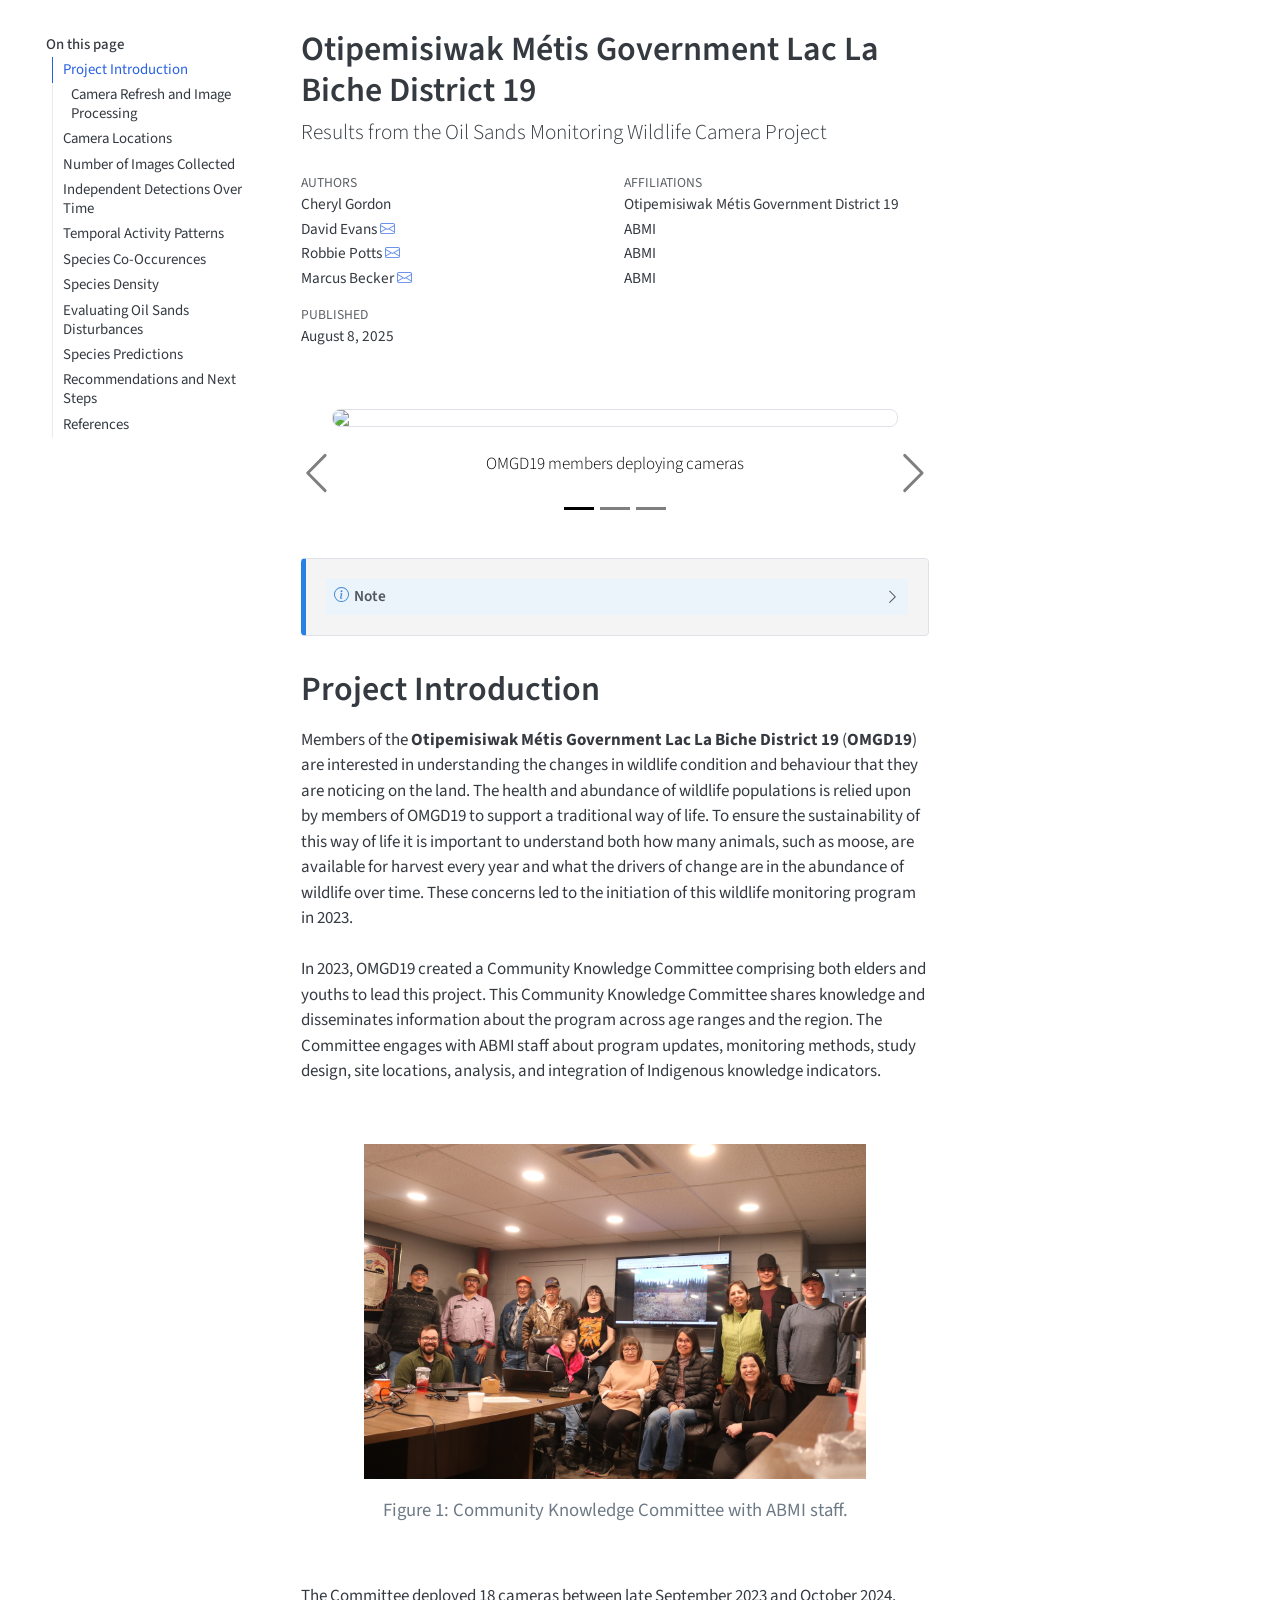
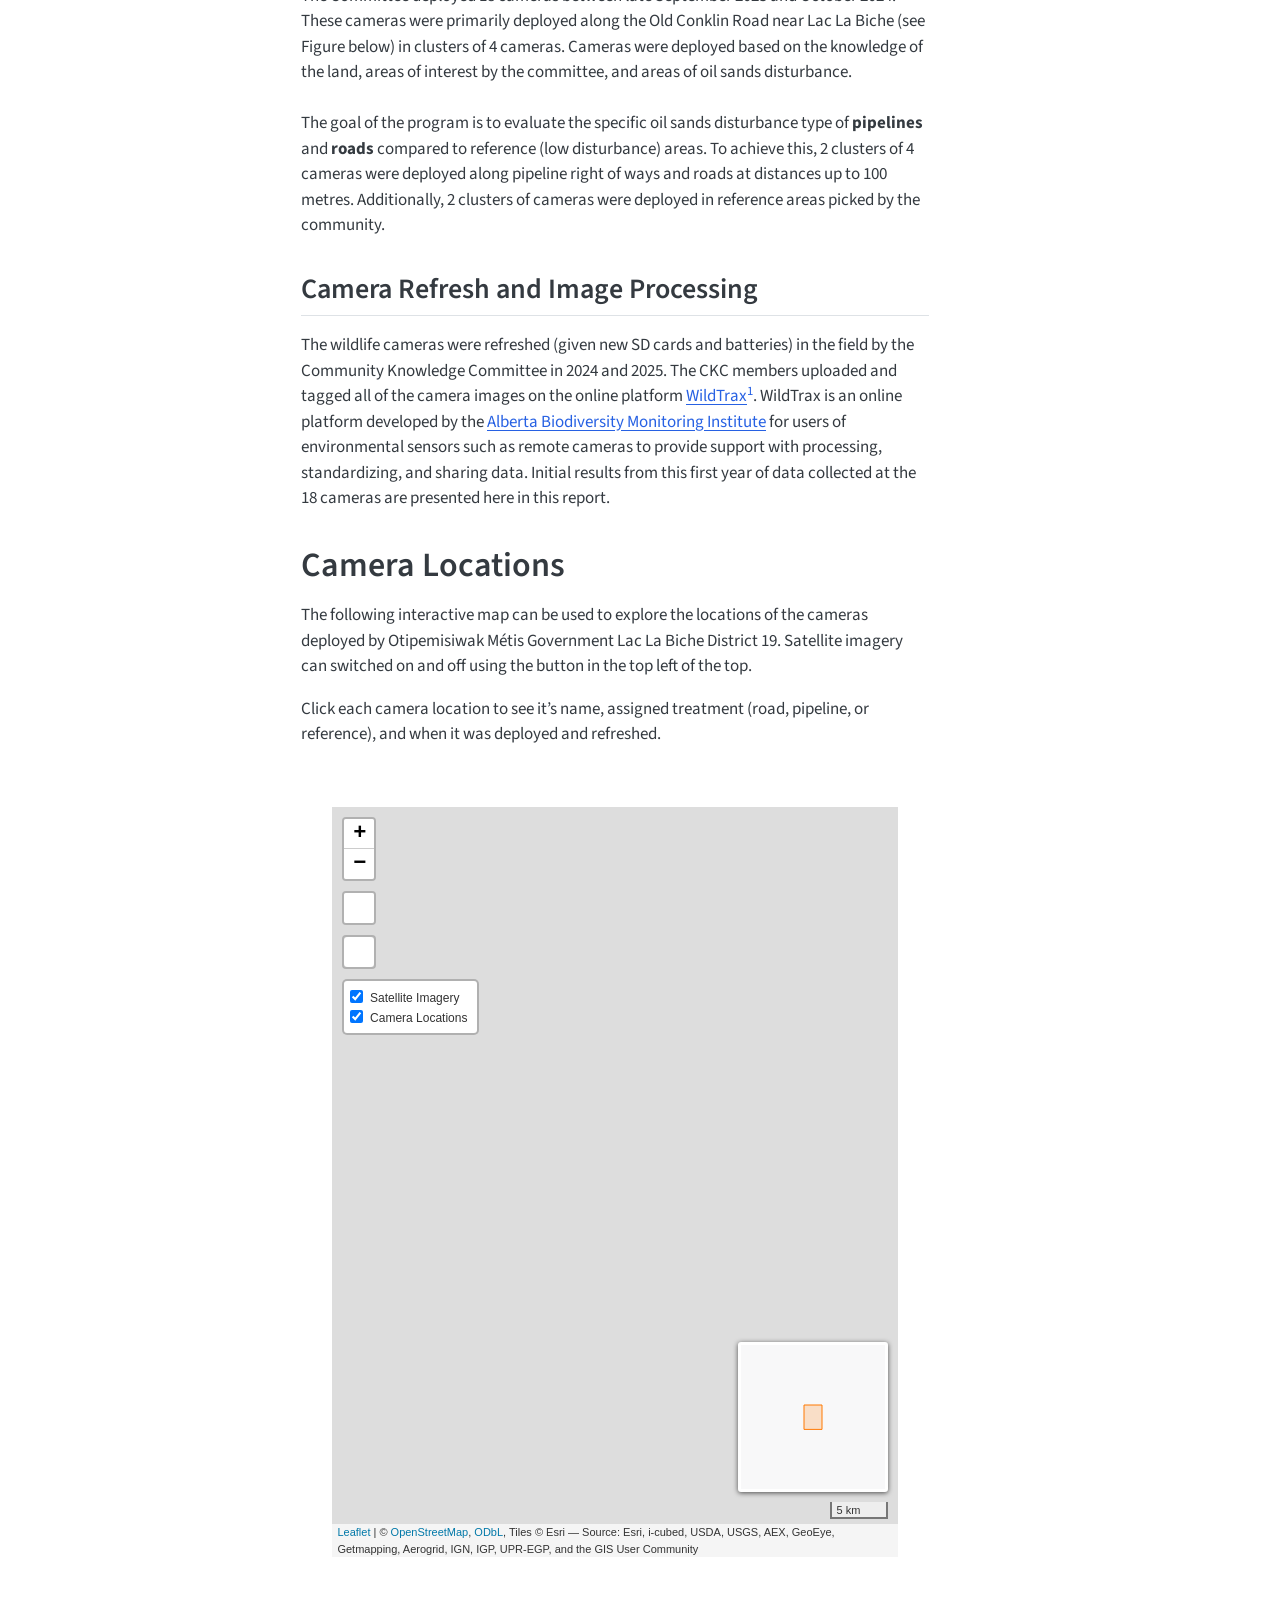
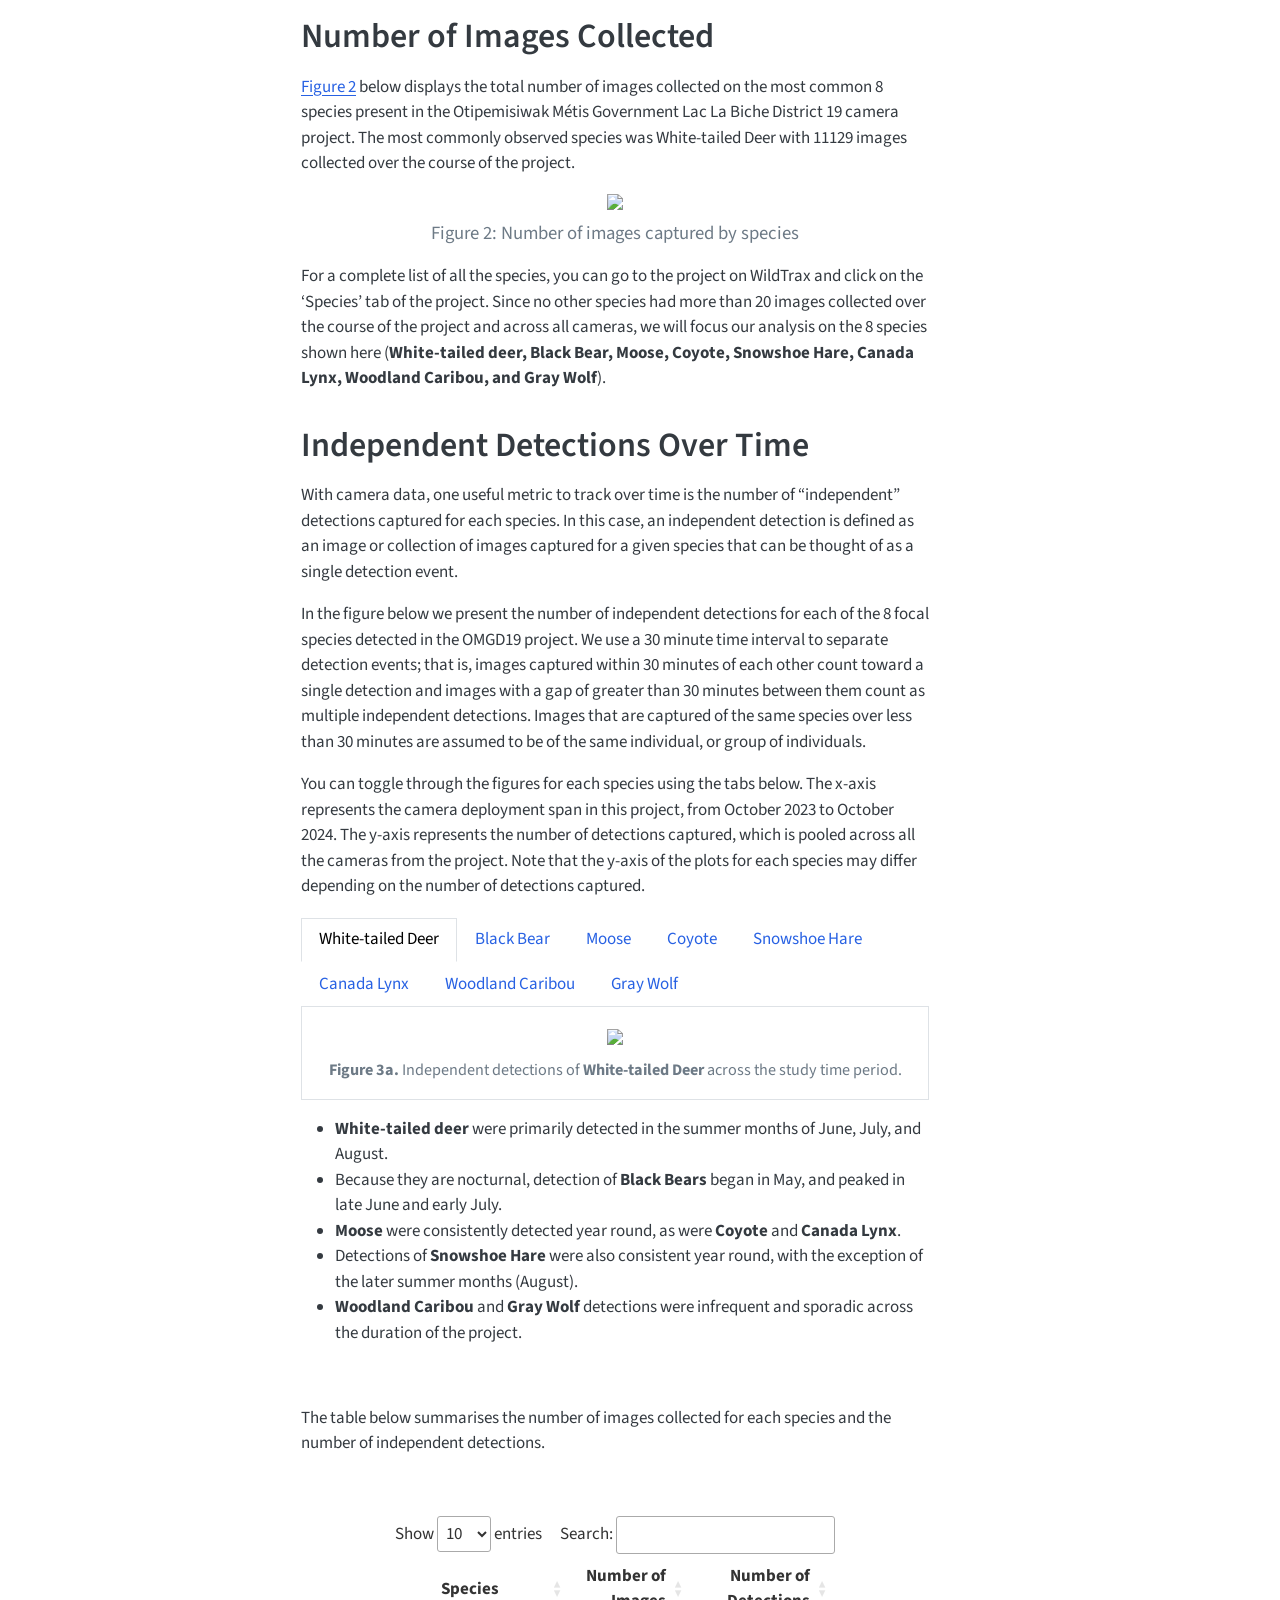
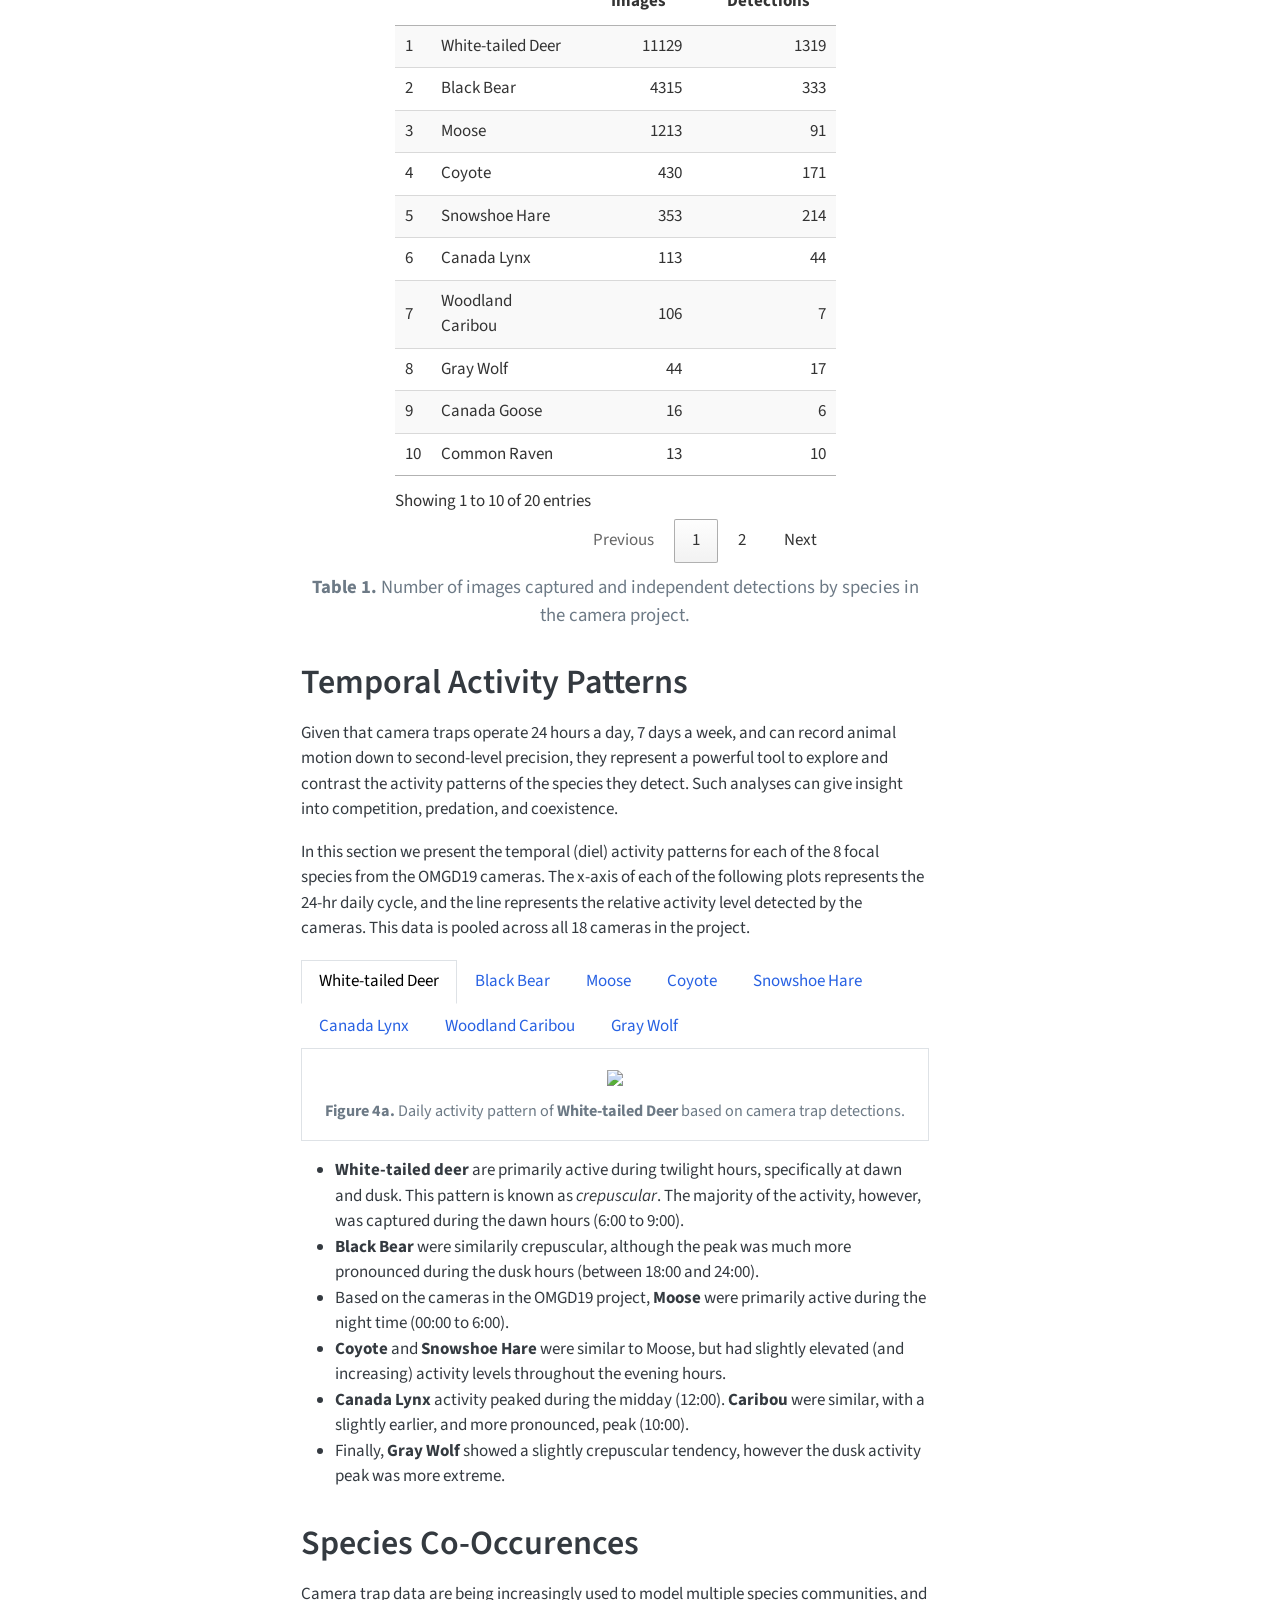
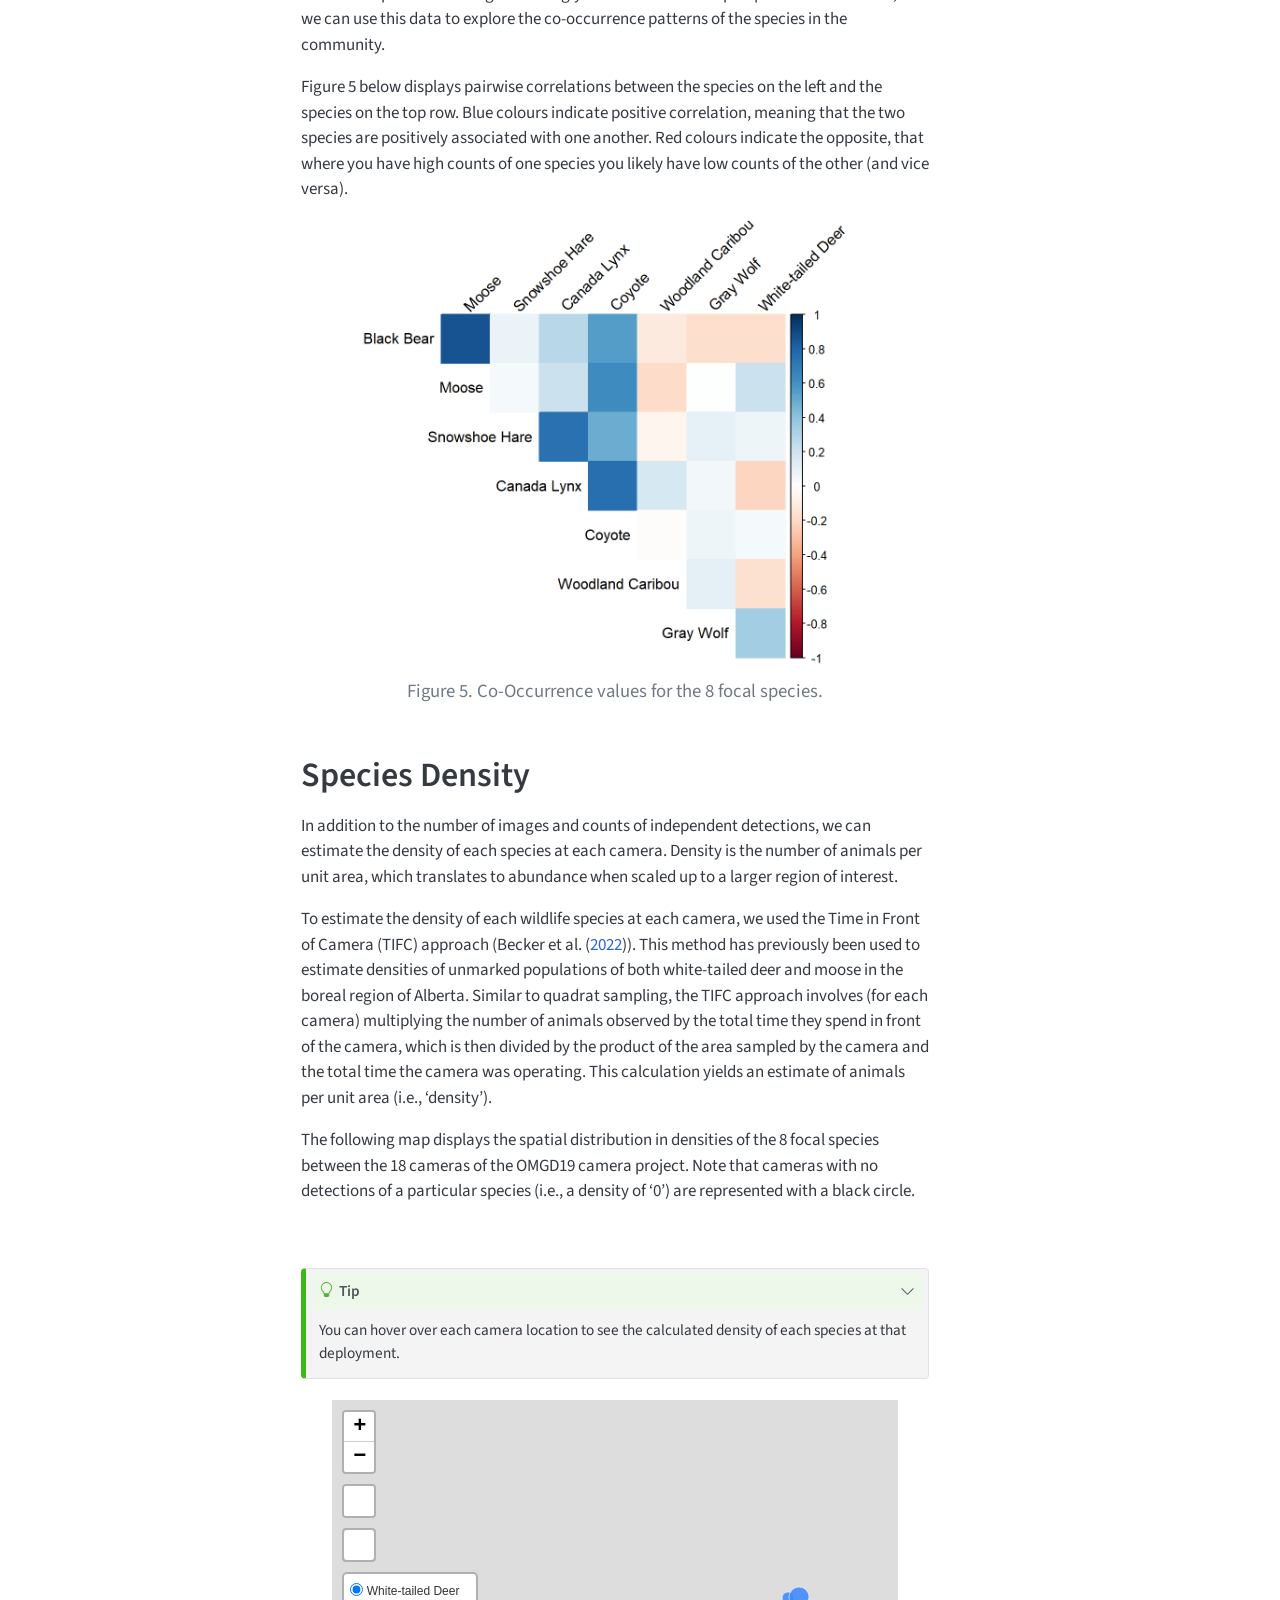
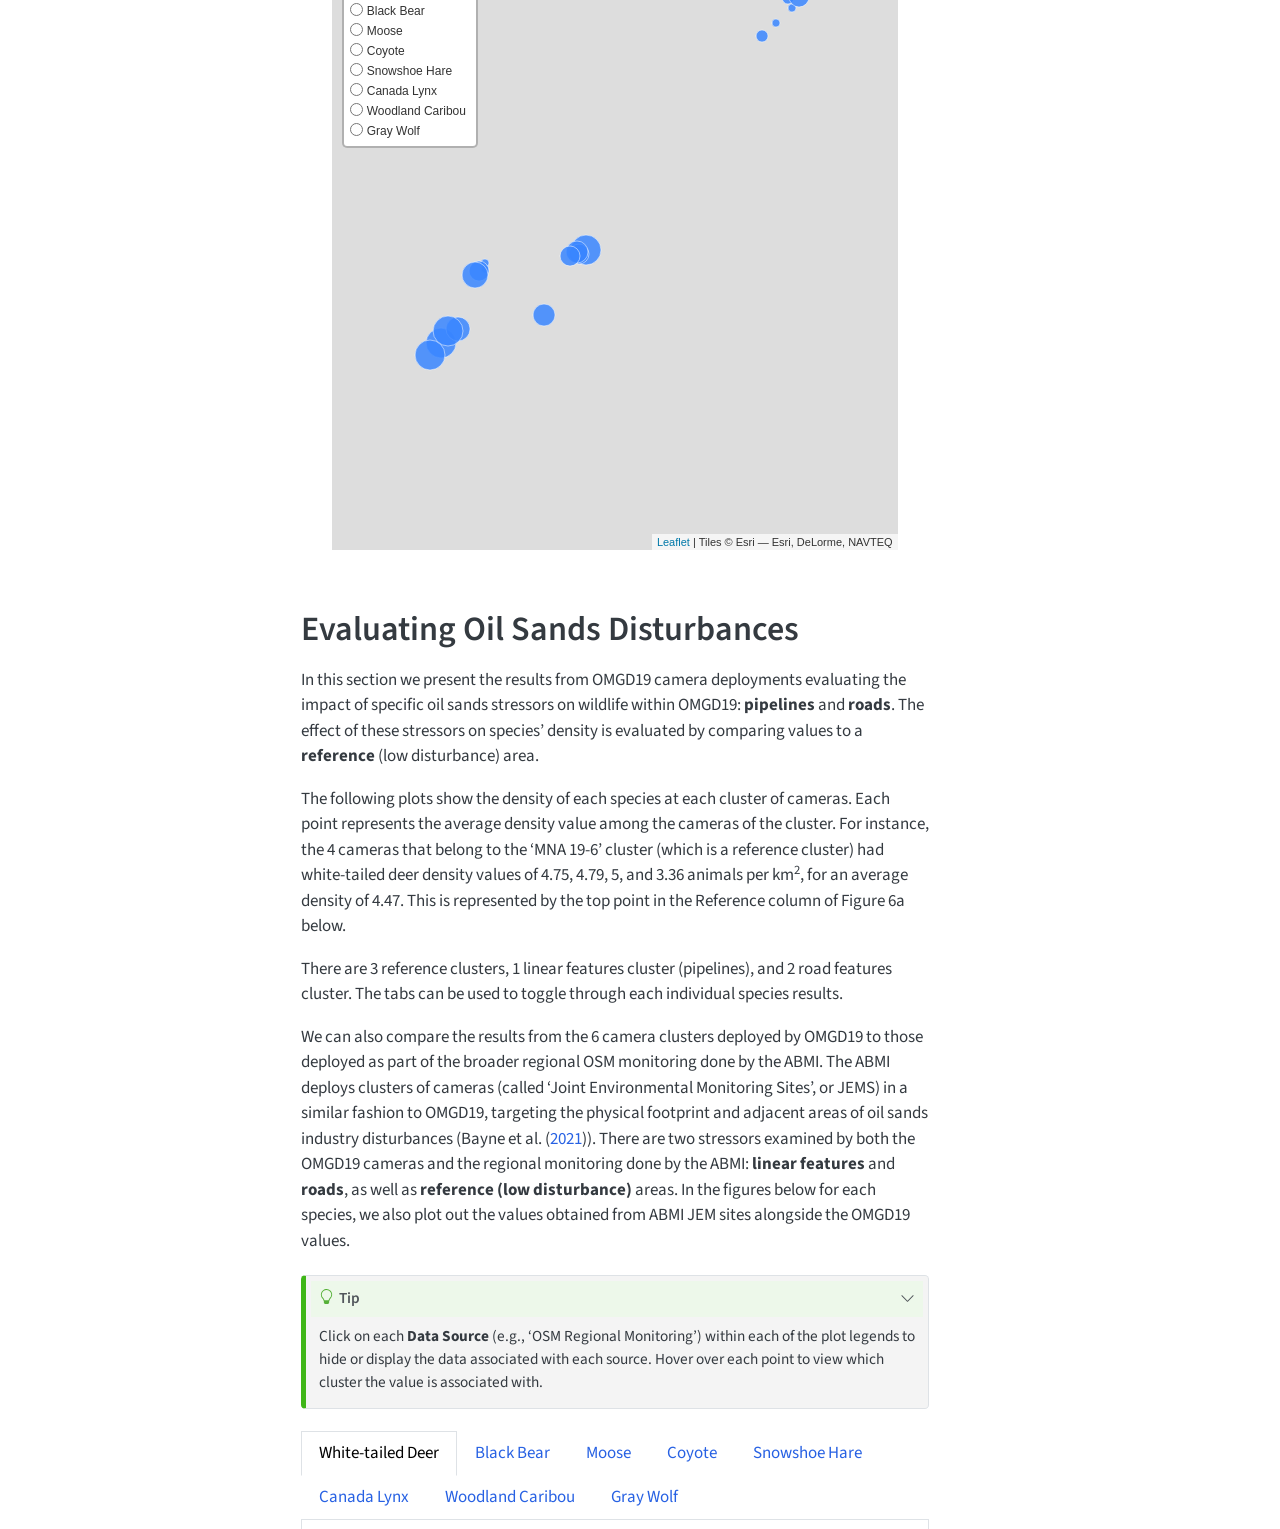
==== docs/index.html @ fca87740 "render omgd19 report" ====
<html xmlns="http://www.w3.org/1999/xhtml">    
  <head>      
    <title>Redirect to OMGD19.html</title>      
    <meta http-equiv="refresh" content="0;URL='OMGD19.html'" />    
  </head>    
  <body> 
  </body>  
</html>
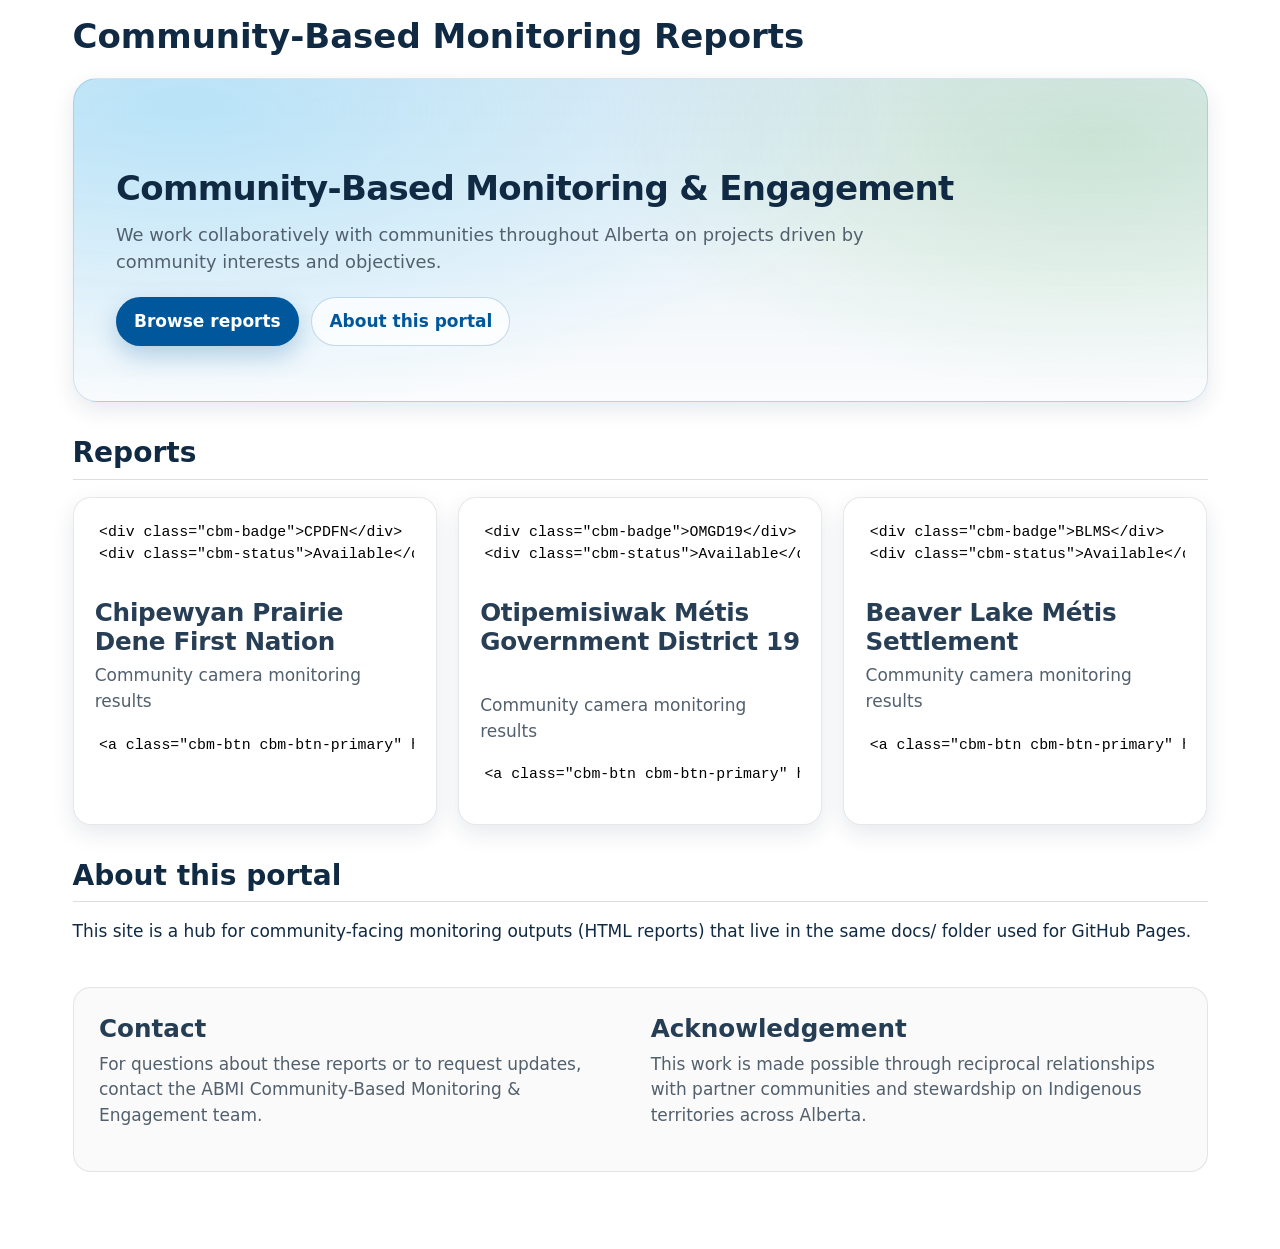
==== commit 6912384c: "add index files" ====
--- a/docs/index.html
+++ b/docs/index.html
@@ -1,8 +1,551 @@
-<html xmlns="http://www.w3.org/1999/xhtml">    
-  <head>      
-    <title>Redirect to OMGD19.html</title>      
-    <meta http-equiv="refresh" content="0;URL='OMGD19.html'" />    
-  </head>    
-  <body> 
-  </body>  
-</html>     
+<!DOCTYPE html>
+<html xmlns="http://www.w3.org/1999/xhtml" lang="en" xml:lang="en"><head>
+
+<meta charset="utf-8">
+<meta name="generator" content="quarto-1.8.25">
+
+<meta name="viewport" content="width=device-width, initial-scale=1.0, user-scalable=yes">
+
+
+<title>Community-Based Monitoring Reports</title>
+<style>
+code{white-space: pre-wrap;}
+span.smallcaps{font-variant: small-caps;}
+div.columns{display: flex; gap: min(4vw, 1.5em);}
+div.column{flex: auto; overflow-x: auto;}
+div.hanging-indent{margin-left: 1.5em; text-indent: -1.5em;}
+ul.task-list{list-style: none;}
+ul.task-list li input[type="checkbox"] {
+  width: 0.8em;
+  margin: 0 0.8em 0.2em -1em; /* quarto-specific, see https://github.com/quarto-dev/quarto-cli/issues/4556 */ 
+  vertical-align: middle;
+}
+</style>
+
+
+<script src="index_files/libs/clipboard/clipboard.min.js"></script>
+<script src="index_files/libs/quarto-html/quarto.js" type="module"></script>
+<script src="index_files/libs/quarto-html/tabsets/tabsets.js" type="module"></script>
+<script src="index_files/libs/quarto-html/axe/axe-check.js" type="module"></script>
+<script src="index_files/libs/quarto-html/popper.min.js"></script>
+<script src="index_files/libs/quarto-html/tippy.umd.min.js"></script>
+<script src="index_files/libs/quarto-html/anchor.min.js"></script>
+<link href="index_files/libs/quarto-html/tippy.css" rel="stylesheet">
+<link href="index_files/libs/quarto-html/quarto-syntax-highlighting-7b89279ff1a6dce999919e0e67d4d9ec.css" rel="stylesheet" id="quarto-text-highlighting-styles">
+<script src="index_files/libs/bootstrap/bootstrap.min.js"></script>
+<link href="index_files/libs/bootstrap/bootstrap-icons.css" rel="stylesheet">
+<link href="index_files/libs/bootstrap/bootstrap-9e3ffae467580fdb927a41352e75a2e0.min.css" rel="stylesheet" append-hash="true" id="quarto-bootstrap" data-mode="light">
+
+
+<link rel="stylesheet" href="styles.css">
+</head>
+
+<body class="quarto-light">
+
+<div id="quarto-content" class="page-columns page-rows-contents page-layout-full">
+
+<main class="content column-page" id="quarto-document-content">
+
+<header id="title-block-header" class="quarto-title-block default">
+<div class="quarto-title">
+<h1 class="title">Community-Based Monitoring Reports</h1>
+</div>
+
+
+
+<div class="quarto-title-meta column-page">
+
+    
+  
+    
+  </div>
+  
+
+
+</header>
+
+
+<div class="cbm-hero">
+<section id="community-based-monitoring-engagement" class="level1 cbm-hero-inner">
+<h1>Community-Based Monitoring &amp; Engagement</h1>
+<p>We work collaboratively with communities throughout Alberta on projects driven by community interests and objectives.</p>
+<div class="cbm-hero-actions">
+<a class="cbm-btn cbm-btn-primary" href="#reports">Browse reports</a> <a class="cbm-btn cbm-btn-ghost" href="#about">About this portal</a>
+</div>
+</section>
+</div>
+<section id="reports" class="level2">
+<h2 class="anchored" data-anchor-id="reports">Reports</h2>
+<div class="cbm-grid">
+<div class="cbm-card">
+<div class="cbm-card-top">
+<pre><code>&lt;div class="cbm-badge"&gt;CPDFN&lt;/div&gt;
+&lt;div class="cbm-status"&gt;Available&lt;/div&gt;</code></pre>
+</div>
+<h3 class="cbm-card-title anchored">
+Chipewyan Prairie Dene First Nation
+</h3>
+<p class="cbm-card-subtitle">
+Community camera monitoring results
+</p>
+<div class="cbm-card-actions">
+<pre><code>&lt;a class="cbm-btn cbm-btn-primary" href="CPDFN.html"&gt;Open report →&lt;/a&gt;</code></pre>
+</div>
+</div>
+<div class="cbm-card">
+<div class="cbm-card-top">
+<pre><code>&lt;div class="cbm-badge"&gt;OMGD19&lt;/div&gt;
+&lt;div class="cbm-status"&gt;Available&lt;/div&gt;</code></pre>
+</div>
+<h3 class="cbm-card-title anchored">
+Otipemisiwak Métis Government District 19
+</h3>
+<p class="cbm-card-subtitle">
+Community camera monitoring results
+</p>
+<div class="cbm-card-actions">
+<pre><code>&lt;a class="cbm-btn cbm-btn-primary" href="OMGD19.html"&gt;Open report →&lt;/a&gt;</code></pre>
+</div>
+</div>
+<div class="cbm-card">
+<div class="cbm-card-top">
+<pre><code>&lt;div class="cbm-badge"&gt;BLMS&lt;/div&gt;
+&lt;div class="cbm-status"&gt;Available&lt;/div&gt;</code></pre>
+</div>
+<h3 class="cbm-card-title anchored">
+Beaver Lake Métis Settlement
+</h3>
+<p class="cbm-card-subtitle">
+Community camera monitoring results
+</p>
+<div class="cbm-card-actions">
+<pre><code>&lt;a class="cbm-btn cbm-btn-primary" href="BLMS.html"&gt;Open report →&lt;/a&gt;</code></pre>
+</div>
+</div>
+</div>
+</section>
+<section id="about" class="level2">
+<h2 class="anchored" data-anchor-id="about">About this portal</h2>
+<p>This site is a hub for community-facing monitoring outputs (HTML reports) that live in the same docs/ folder used for GitHub Pages.</p>
+<div class="cbm-footer">
+<div class="cbm-footer-grid">
+<section id="contact" class="level3 cbm-footer-block">
+<h3 class="anchored" data-anchor-id="contact">Contact</h3>
+<p>For questions about these reports or to request updates, contact the ABMI Community-Based Monitoring &amp; Engagement team.</p>
+</section>
+<section id="acknowledgement" class="level3 cbm-footer-block">
+<h3 class="anchored" data-anchor-id="acknowledgement">Acknowledgement</h3>
+<p>This work is made possible through reciprocal relationships with partner communities and stewardship on Indigenous territories across Alberta.</p>
+</section>
+</div>
+</div>
+</section>
+
+</main>
+<!-- /main column -->
+<script id="quarto-html-after-body" type="application/javascript">
+  window.document.addEventListener("DOMContentLoaded", function (event) {
+    const icon = "";
+    const anchorJS = new window.AnchorJS();
+    anchorJS.options = {
+      placement: 'right',
+      icon: icon
+    };
+    anchorJS.add('.anchored');
+    const isCodeAnnotation = (el) => {
+      for (const clz of el.classList) {
+        if (clz.startsWith('code-annotation-')) {                     
+          return true;
+        }
+      }
+      return false;
+    }
+    const onCopySuccess = function(e) {
+      // button target
+      const button = e.trigger;
+      // don't keep focus
+      button.blur();
+      // flash "checked"
+      button.classList.add('code-copy-button-checked');
+      var currentTitle = button.getAttribute("title");
+      button.setAttribute("title", "Copied!");
+      let tooltip;
+      if (window.bootstrap) {
+        button.setAttribute("data-bs-toggle", "tooltip");
+        button.setAttribute("data-bs-placement", "left");
+        button.setAttribute("data-bs-title", "Copied!");
+        tooltip = new bootstrap.Tooltip(button, 
+          { trigger: "manual", 
+            customClass: "code-copy-button-tooltip",
+            offset: [0, -8]});
+        tooltip.show();    
+      }
+      setTimeout(function() {
+        if (tooltip) {
+          tooltip.hide();
+          button.removeAttribute("data-bs-title");
+          button.removeAttribute("data-bs-toggle");
+          button.removeAttribute("data-bs-placement");
+        }
+        button.setAttribute("title", currentTitle);
+        button.classList.remove('code-copy-button-checked');
+      }, 1000);
+      // clear code selection
+      e.clearSelection();
+    }
+    const getTextToCopy = function(trigger) {
+      const outerScaffold = trigger.parentElement.cloneNode(true);
+      const codeEl = outerScaffold.querySelector('code');
+      for (const childEl of codeEl.children) {
+        if (isCodeAnnotation(childEl)) {
+          childEl.remove();
+        }
+      }
+      return codeEl.innerText;
+    }
+    const clipboard = new window.ClipboardJS('.code-copy-button:not([data-in-quarto-modal])', {
+      text: getTextToCopy
+    });
+    clipboard.on('success', onCopySuccess);
+    if (window.document.getElementById('quarto-embedded-source-code-modal')) {
+      const clipboardModal = new window.ClipboardJS('.code-copy-button[data-in-quarto-modal]', {
+        text: getTextToCopy,
+        container: window.document.getElementById('quarto-embedded-source-code-modal')
+      });
+      clipboardModal.on('success', onCopySuccess);
+    }
+      var localhostRegex = new RegExp(/^(?:http|https):\/\/localhost\:?[0-9]*\//);
+      var mailtoRegex = new RegExp(/^mailto:/);
+        var filterRegex = new RegExp('/' + window.location.host + '/');
+      var isInternal = (href) => {
+          return filterRegex.test(href) || localhostRegex.test(href) || mailtoRegex.test(href);
+      }
+      // Inspect non-navigation links and adorn them if external
+     var links = window.document.querySelectorAll('a[href]:not(.nav-link):not(.navbar-brand):not(.toc-action):not(.sidebar-link):not(.sidebar-item-toggle):not(.pagination-link):not(.no-external):not([aria-hidden]):not(.dropdown-item):not(.quarto-navigation-tool):not(.about-link)');
+      for (var i=0; i<links.length; i++) {
+        const link = links[i];
+        if (!isInternal(link.href)) {
+          // undo the damage that might have been done by quarto-nav.js in the case of
+          // links that we want to consider external
+          if (link.dataset.originalHref !== undefined) {
+            link.href = link.dataset.originalHref;
+          }
+        }
+      }
+    function tippyHover(el, contentFn, onTriggerFn, onUntriggerFn) {
+      const config = {
+        allowHTML: true,
+        maxWidth: 500,
+        delay: 100,
+        arrow: false,
+        appendTo: function(el) {
+            return el.parentElement;
+        },
+        interactive: true,
+        interactiveBorder: 10,
+        theme: 'quarto',
+        placement: 'bottom-start',
+      };
+      if (contentFn) {
+        config.content = contentFn;
+      }
+      if (onTriggerFn) {
+        config.onTrigger = onTriggerFn;
+      }
+      if (onUntriggerFn) {
+        config.onUntrigger = onUntriggerFn;
+      }
+      window.tippy(el, config); 
+    }
+    const noterefs = window.document.querySelectorAll('a[role="doc-noteref"]');
+    for (var i=0; i<noterefs.length; i++) {
+      const ref = noterefs[i];
+      tippyHover(ref, function() {
+        // use id or data attribute instead here
+        let href = ref.getAttribute('data-footnote-href') || ref.getAttribute('href');
+        try { href = new URL(href).hash; } catch {}
+        const id = href.replace(/^#\/?/, "");
+        const note = window.document.getElementById(id);
+        if (note) {
+          return note.innerHTML;
+        } else {
+          return "";
+        }
+      });
+    }
+    const xrefs = window.document.querySelectorAll('a.quarto-xref');
+    const processXRef = (id, note) => {
+      // Strip column container classes
+      const stripColumnClz = (el) => {
+        el.classList.remove("page-full", "page-columns");
+        if (el.children) {
+          for (const child of el.children) {
+            stripColumnClz(child);
+          }
+        }
+      }
+      stripColumnClz(note)
+      if (id === null || id.startsWith('sec-')) {
+        // Special case sections, only their first couple elements
+        const container = document.createElement("div");
+        if (note.children && note.children.length > 2) {
+          container.appendChild(note.children[0].cloneNode(true));
+          for (let i = 1; i < note.children.length; i++) {
+            const child = note.children[i];
+            if (child.tagName === "P" && child.innerText === "") {
+              continue;
+            } else {
+              container.appendChild(child.cloneNode(true));
+              break;
+            }
+          }
+          if (window.Quarto?.typesetMath) {
+            window.Quarto.typesetMath(container);
+          }
+          return container.innerHTML
+        } else {
+          if (window.Quarto?.typesetMath) {
+            window.Quarto.typesetMath(note);
+          }
+          return note.innerHTML;
+        }
+      } else {
+        // Remove any anchor links if they are present
+        const anchorLink = note.querySelector('a.anchorjs-link');
+        if (anchorLink) {
+          anchorLink.remove();
+        }
+        if (window.Quarto?.typesetMath) {
+          window.Quarto.typesetMath(note);
+        }
+        if (note.classList.contains("callout")) {
+          return note.outerHTML;
+        } else {
+          return note.innerHTML;
+        }
+      }
+    }
+    for (var i=0; i<xrefs.length; i++) {
+      const xref = xrefs[i];
+      tippyHover(xref, undefined, function(instance) {
+        instance.disable();
+        let url = xref.getAttribute('href');
+        let hash = undefined; 
+        if (url.startsWith('#')) {
+          hash = url;
+        } else {
+          try { hash = new URL(url).hash; } catch {}
+        }
+        if (hash) {
+          const id = hash.replace(/^#\/?/, "");
+          const note = window.document.getElementById(id);
+          if (note !== null) {
+            try {
+              const html = processXRef(id, note.cloneNode(true));
+              instance.setContent(html);
+            } finally {
+              instance.enable();
+              instance.show();
+            }
+          } else {
+            // See if we can fetch this
+            fetch(url.split('#')[0])
+            .then(res => res.text())
+            .then(html => {
+              const parser = new DOMParser();
+              const htmlDoc = parser.parseFromString(html, "text/html");
+              const note = htmlDoc.getElementById(id);
+              if (note !== null) {
+                const html = processXRef(id, note);
+                instance.setContent(html);
+              } 
+            }).finally(() => {
+              instance.enable();
+              instance.show();
+            });
+          }
+        } else {
+          // See if we can fetch a full url (with no hash to target)
+          // This is a special case and we should probably do some content thinning / targeting
+          fetch(url)
+          .then(res => res.text())
+          .then(html => {
+            const parser = new DOMParser();
+            const htmlDoc = parser.parseFromString(html, "text/html");
+            const note = htmlDoc.querySelector('main.content');
+            if (note !== null) {
+              // This should only happen for chapter cross references
+              // (since there is no id in the URL)
+              // remove the first header
+              if (note.children.length > 0 && note.children[0].tagName === "HEADER") {
+                note.children[0].remove();
+              }
+              const html = processXRef(null, note);
+              instance.setContent(html);
+            } 
+          }).finally(() => {
+            instance.enable();
+            instance.show();
+          });
+        }
+      }, function(instance) {
+      });
+    }
+        let selectedAnnoteEl;
+        const selectorForAnnotation = ( cell, annotation) => {
+          let cellAttr = 'data-code-cell="' + cell + '"';
+          let lineAttr = 'data-code-annotation="' +  annotation + '"';
+          const selector = 'span[' + cellAttr + '][' + lineAttr + ']';
+          return selector;
+        }
+        const selectCodeLines = (annoteEl) => {
+          const doc = window.document;
+          const targetCell = annoteEl.getAttribute("data-target-cell");
+          const targetAnnotation = annoteEl.getAttribute("data-target-annotation");
+          const annoteSpan = window.document.querySelector(selectorForAnnotation(targetCell, targetAnnotation));
+          const lines = annoteSpan.getAttribute("data-code-lines").split(",");
+          const lineIds = lines.map((line) => {
+            return targetCell + "-" + line;
+          })
+          let top = null;
+          let height = null;
+          let parent = null;
+          if (lineIds.length > 0) {
+              //compute the position of the single el (top and bottom and make a div)
+              const el = window.document.getElementById(lineIds[0]);
+              top = el.offsetTop;
+              height = el.offsetHeight;
+              parent = el.parentElement.parentElement;
+            if (lineIds.length > 1) {
+              const lastEl = window.document.getElementById(lineIds[lineIds.length - 1]);
+              const bottom = lastEl.offsetTop + lastEl.offsetHeight;
+              height = bottom - top;
+            }
+            if (top !== null && height !== null && parent !== null) {
+              // cook up a div (if necessary) and position it 
+              let div = window.document.getElementById("code-annotation-line-highlight");
+              if (div === null) {
+                div = window.document.createElement("div");
+                div.setAttribute("id", "code-annotation-line-highlight");
+                div.style.position = 'absolute';
+                parent.appendChild(div);
+              }
+              div.style.top = top - 2 + "px";
+              div.style.height = height + 4 + "px";
+              div.style.left = 0;
+              let gutterDiv = window.document.getElementById("code-annotation-line-highlight-gutter");
+              if (gutterDiv === null) {
+                gutterDiv = window.document.createElement("div");
+                gutterDiv.setAttribute("id", "code-annotation-line-highlight-gutter");
+                gutterDiv.style.position = 'absolute';
+                const codeCell = window.document.getElementById(targetCell);
+                const gutter = codeCell.querySelector('.code-annotation-gutter');
+                gutter.appendChild(gutterDiv);
+              }
+              gutterDiv.style.top = top - 2 + "px";
+              gutterDiv.style.height = height + 4 + "px";
+            }
+            selectedAnnoteEl = annoteEl;
+          }
+        };
+        const unselectCodeLines = () => {
+          const elementsIds = ["code-annotation-line-highlight", "code-annotation-line-highlight-gutter"];
+          elementsIds.forEach((elId) => {
+            const div = window.document.getElementById(elId);
+            if (div) {
+              div.remove();
+            }
+          });
+          selectedAnnoteEl = undefined;
+        };
+          // Handle positioning of the toggle
+      window.addEventListener(
+        "resize",
+        throttle(() => {
+          elRect = undefined;
+          if (selectedAnnoteEl) {
+            selectCodeLines(selectedAnnoteEl);
+          }
+        }, 10)
+      );
+      function throttle(fn, ms) {
+      let throttle = false;
+      let timer;
+        return (...args) => {
+          if(!throttle) { // first call gets through
+              fn.apply(this, args);
+              throttle = true;
+          } else { // all the others get throttled
+              if(timer) clearTimeout(timer); // cancel #2
+              timer = setTimeout(() => {
+                fn.apply(this, args);
+                timer = throttle = false;
+              }, ms);
+          }
+        };
+      }
+        // Attach click handler to the DT
+        const annoteDls = window.document.querySelectorAll('dt[data-target-cell]');
+        for (const annoteDlNode of annoteDls) {
+          annoteDlNode.addEventListener('click', (event) => {
+            const clickedEl = event.target;
+            if (clickedEl !== selectedAnnoteEl) {
+              unselectCodeLines();
+              const activeEl = window.document.querySelector('dt[data-target-cell].code-annotation-active');
+              if (activeEl) {
+                activeEl.classList.remove('code-annotation-active');
+              }
+              selectCodeLines(clickedEl);
+              clickedEl.classList.add('code-annotation-active');
+            } else {
+              // Unselect the line
+              unselectCodeLines();
+              clickedEl.classList.remove('code-annotation-active');
+            }
+          });
+        }
+    const findCites = (el) => {
+      const parentEl = el.parentElement;
+      if (parentEl) {
+        const cites = parentEl.dataset.cites;
+        if (cites) {
+          return {
+            el,
+            cites: cites.split(' ')
+          };
+        } else {
+          return findCites(el.parentElement)
+        }
+      } else {
+        return undefined;
+      }
+    };
+    var bibliorefs = window.document.querySelectorAll('a[role="doc-biblioref"]');
+    for (var i=0; i<bibliorefs.length; i++) {
+      const ref = bibliorefs[i];
+      const citeInfo = findCites(ref);
+      if (citeInfo) {
+        tippyHover(citeInfo.el, function() {
+          var popup = window.document.createElement('div');
+          citeInfo.cites.forEach(function(cite) {
+            var citeDiv = window.document.createElement('div');
+            citeDiv.classList.add('hanging-indent');
+            citeDiv.classList.add('csl-entry');
+            var biblioDiv = window.document.getElementById('ref-' + cite);
+            if (biblioDiv) {
+              citeDiv.innerHTML = biblioDiv.innerHTML;
+            }
+            popup.appendChild(citeDiv);
+          });
+          return popup.innerHTML;
+        });
+      }
+    }
+  });
+  </script>
+</div> <!-- /content -->
+
+
+
+
+</body></html>
--- a/docs/index_files/libs/quarto-html/tippy.css
+++ b/docs/index_files/libs/quarto-html/tippy.css
@@ -0,0 +1 @@
+.tippy-box[data-animation=fade][data-state=hidden]{opacity:0}[data-tippy-root]{max-width:calc(100vw - 10px)}.tippy-box{position:relative;background-color:#333;color:#fff;border-radius:4px;font-size:14px;line-height:1.4;white-space:normal;outline:0;transition-property:transform,visibility,opacity}.tippy-box[data-placement^=top]>.tippy-arrow{bottom:0}.tippy-box[data-placement^=top]>.tippy-arrow:before{bottom:-7px;left:0;border-width:8px 8px 0;border-top-color:initial;transform-origin:center top}.tippy-box[data-placement^=bottom]>.tippy-arrow{top:0}.tippy-box[data-placement^=bottom]>.tippy-arrow:before{top:-7px;left:0;border-width:0 8px 8px;border-bottom-color:initial;transform-origin:center bottom}.tippy-box[data-placement^=left]>.tippy-arrow{right:0}.tippy-box[data-placement^=left]>.tippy-arrow:before{border-width:8px 0 8px 8px;border-left-color:initial;right:-7px;transform-origin:center left}.tippy-box[data-placement^=right]>.tippy-arrow{left:0}.tippy-box[data-placement^=right]>.tippy-arrow:before{left:-7px;border-width:8px 8px 8px 0;border-right-color:initial;transform-origin:center right}.tippy-box[data-inertia][data-state=visible]{transition-timing-function:cubic-bezier(.54,1.5,.38,1.11)}.tippy-arrow{width:16px;height:16px;color:#333}.tippy-arrow:before{content:"";position:absolute;border-color:transparent;border-style:solid}.tippy-content{position:relative;padding:5px 9px;z-index:1}
--- a/docs/index_files/libs/quarto-html/quarto-syntax-highlighting-7b89279ff1a6dce999919e0e67d4d9ec.css
+++ b/docs/index_files/libs/quarto-html/quarto-syntax-highlighting-7b89279ff1a6dce999919e0e67d4d9ec.css
@@ -0,0 +1,236 @@
+/* quarto syntax highlight colors */
+:root {
+  --quarto-hl-ot-color: #003B4F;
+  --quarto-hl-at-color: #657422;
+  --quarto-hl-ss-color: #20794D;
+  --quarto-hl-an-color: #5E5E5E;
+  --quarto-hl-fu-color: #4758AB;
+  --quarto-hl-st-color: #20794D;
+  --quarto-hl-cf-color: #003B4F;
+  --quarto-hl-op-color: #5E5E5E;
+  --quarto-hl-er-color: #AD0000;
+  --quarto-hl-bn-color: #AD0000;
+  --quarto-hl-al-color: #AD0000;
+  --quarto-hl-va-color: #111111;
+  --quarto-hl-bu-color: inherit;
+  --quarto-hl-ex-color: inherit;
+  --quarto-hl-pp-color: #AD0000;
+  --quarto-hl-in-color: #5E5E5E;
+  --quarto-hl-vs-color: #20794D;
+  --quarto-hl-wa-color: #5E5E5E;
+  --quarto-hl-do-color: #5E5E5E;
+  --quarto-hl-im-color: #00769E;
+  --quarto-hl-ch-color: #20794D;
+  --quarto-hl-dt-color: #AD0000;
+  --quarto-hl-fl-color: #AD0000;
+  --quarto-hl-co-color: #5E5E5E;
+  --quarto-hl-cv-color: #5E5E5E;
+  --quarto-hl-cn-color: #8f5902;
+  --quarto-hl-sc-color: #5E5E5E;
+  --quarto-hl-dv-color: #AD0000;
+  --quarto-hl-kw-color: #003B4F;
+}
+
+/* other quarto variables */
+:root {
+  --quarto-font-monospace: SFMono-Regular, Menlo, Monaco, Consolas, "Liberation Mono", "Courier New", monospace;
+}
+
+/* syntax highlight based on Pandoc's rules */
+pre > code.sourceCode > span {
+  color: #003B4F;
+}
+
+code.sourceCode > span {
+  color: #003B4F;
+}
+
+div.sourceCode,
+div.sourceCode pre.sourceCode {
+  color: #003B4F;
+}
+
+/* Normal */
+code span {
+  color: #003B4F;
+}
+
+/* Alert */
+code span.al {
+  color: #AD0000;
+  font-style: inherit;
+}
+
+/* Annotation */
+code span.an {
+  color: #5E5E5E;
+  font-style: inherit;
+}
+
+/* Attribute */
+code span.at {
+  color: #657422;
+  font-style: inherit;
+}
+
+/* BaseN */
+code span.bn {
+  color: #AD0000;
+  font-style: inherit;
+}
+
+/* BuiltIn */
+code span.bu {
+  font-style: inherit;
+}
+
+/* ControlFlow */
+code span.cf {
+  color: #003B4F;
+  font-weight: bold;
+  font-style: inherit;
+}
+
+/* Char */
+code span.ch {
+  color: #20794D;
+  font-style: inherit;
+}
+
+/* Constant */
+code span.cn {
+  color: #8f5902;
+  font-style: inherit;
+}
+
+/* Comment */
+code span.co {
+  color: #5E5E5E;
+  font-style: inherit;
+}
+
+/* CommentVar */
+code span.cv {
+  color: #5E5E5E;
+  font-style: italic;
+}
+
+/* Documentation */
+code span.do {
+  color: #5E5E5E;
+  font-style: italic;
+}
+
+/* DataType */
+code span.dt {
+  color: #AD0000;
+  font-style: inherit;
+}
+
+/* DecVal */
+code span.dv {
+  color: #AD0000;
+  font-style: inherit;
+}
+
+/* Error */
+code span.er {
+  color: #AD0000;
+  font-style: inherit;
+}
+
+/* Extension */
+code span.ex {
+  font-style: inherit;
+}
+
+/* Float */
+code span.fl {
+  color: #AD0000;
+  font-style: inherit;
+}
+
+/* Function */
+code span.fu {
+  color: #4758AB;
+  font-style: inherit;
+}
+
+/* Import */
+code span.im {
+  color: #00769E;
+  font-style: inherit;
+}
+
+/* Information */
+code span.in {
+  color: #5E5E5E;
+  font-style: inherit;
+}
+
+/* Keyword */
+code span.kw {
+  color: #003B4F;
+  font-weight: bold;
+  font-style: inherit;
+}
+
+/* Operator */
+code span.op {
+  color: #5E5E5E;
+  font-style: inherit;
+}
+
+/* Other */
+code span.ot {
+  color: #003B4F;
+  font-style: inherit;
+}
+
+/* Preprocessor */
+code span.pp {
+  color: #AD0000;
+  font-style: inherit;
+}
+
+/* SpecialChar */
+code span.sc {
+  color: #5E5E5E;
+  font-style: inherit;
+}
+
+/* SpecialString */
+code span.ss {
+  color: #20794D;
+  font-style: inherit;
+}
+
+/* String */
+code span.st {
+  color: #20794D;
+  font-style: inherit;
+}
+
+/* Variable */
+code span.va {
+  color: #111111;
+  font-style: inherit;
+}
+
+/* VerbatimString */
+code span.vs {
+  color: #20794D;
+  font-style: inherit;
+}
+
+/* Warning */
+code span.wa {
+  color: #5E5E5E;
+  font-style: italic;
+}
+
+.prevent-inlining {
+  content: "</";
+}
+
+/*# sourceMappingURL=3944bc705cfaf4c80e56f77c5205168a.css.map */
--- a/docs/styles.css
+++ b/docs/styles.css
@@ -0,0 +1,172 @@
+:root{
+  --cbm-blue-900:#01579B;
+  --cbm-blue-700:#0288D1;
+  --cbm-sky:#81D4FA;
+
+  --cbm-green-600:#4CAF50;
+  --cbm-green-800:#2E7D32;
+
+  --cbm-grey-050:#FAFAFA;
+  --cbm-grey-100:#EEEEEE;
+  --cbm-grey-700:#37474F;
+
+  --cbm-text:#102A43;
+  --cbm-muted:#52606D;
+
+  --cbm-radius:18px;
+  --cbm-shadow:0 10px 30px rgba(16, 42, 67, 0.12);
+  --cbm-shadow-soft:0 8px 22px rgba(16, 42, 67, 0.10);
+}
+
+body{
+  color: var(--cbm-text);
+}
+
+a{ color: var(--cbm-blue-900); }
+a:hover{ color: var(--cbm-blue-700); }
+
+.cbm-hero{
+  background:
+    radial-gradient(1200px 500px at 10% 10%, rgba(129,212,250,0.45), transparent 60%),
+    radial-gradient(900px 450px at 90% 20%, rgba(76,175,80,0.20), transparent 55%),
+    linear-gradient(180deg, rgba(1,87,155,0.10), rgba(1,87,155,0.02));
+  border: 1px solid rgba(1,87,155,0.15);
+  border-radius: calc(var(--cbm-radius) + 6px);
+  padding: 3.25rem 2.5rem;
+  margin: 1.25rem 0 2rem 0;
+  box-shadow: var(--cbm-shadow-soft);
+}
+
+.cbm-hero-inner h1{
+  font-weight: 750;
+  letter-spacing: -0.02em;
+  margin-bottom: 0.75rem;
+}
+
+.cbm-hero-inner p{
+  color: var(--cbm-muted);
+  font-size: 1.05rem;
+  max-width: 68ch;
+}
+
+.cbm-hero-actions{
+  display:flex;
+  gap: 0.75rem;
+  margin-top: 1.25rem;
+  flex-wrap: wrap;
+}
+
+.cbm-btn{
+  display:inline-block;
+  padding: 0.65rem 1rem;
+  border-radius: 999px;
+  font-weight: 650;
+  text-decoration: none;
+  border: 1px solid transparent;
+}
+
+.cbm-btn-primary{
+  background: var(--cbm-blue-900);
+  color: white !important;
+  box-shadow: 0 10px 24px rgba(1,87,155,0.25);
+}
+.cbm-btn-primary:hover{
+  background: var(--cbm-blue-700);
+}
+
+.cbm-btn-ghost{
+  background: rgba(255,255,255,0.75);
+  border-color: rgba(1,87,155,0.22);
+}
+.cbm-btn-ghost:hover{
+  border-color: rgba(1,87,155,0.40);
+  background: white;
+}
+
+.cbm-grid{
+  display:grid;
+  grid-template-columns: repeat(12, 1fr);
+  gap: 1.25rem;
+  margin-top: 1rem;
+}
+
+.cbm-card{
+  grid-column: span 12;
+  background: white;
+  border: 1px solid rgba(55,71,79,0.12);
+  border-radius: var(--cbm-radius);
+  padding: 1.25rem 1.25rem 1.15rem 1.25rem;
+  box-shadow: var(--cbm-shadow-soft);
+}
+
+@media (min-width: 900px){
+  .cbm-card{ grid-column: span 4; }
+}
+
+.cbm-card-top{
+  display:flex;
+  align-items:center;
+  justify-content: space-between;
+  margin-bottom: 0.75rem;
+}
+
+.cbm-badge{
+  background: rgba(1,87,155,0.10);
+  border: 1px solid rgba(1,87,155,0.20);
+  color: var(--cbm-blue-900);
+  border-radius: 999px;
+  padding: 0.25rem 0.6rem;
+  font-weight: 750;
+  font-size: 0.85rem;
+}
+
+.cbm-status{
+  color: var(--cbm-green-800);
+  font-weight: 700;
+  font-size: 0.9rem;
+}
+
+.cbm-card-title{
+  margin: 0 0 0.4rem 0;
+  font-weight: 750;
+  letter-spacing: -0.01em;
+}
+
+.cbm-card-subtitle{
+  margin: 0 0 1rem 0;
+  color: var(--cbm-muted);
+  min-height: 2.6em;
+}
+
+.cbm-card-actions{
+  margin-top: 0.25rem;
+}
+
+.cbm-footer{
+  margin-top: 2.5rem;
+  padding: 1.5rem 1.5rem;
+  background: var(--cbm-grey-050);
+  border: 1px solid rgba(55,71,79,0.12);
+  border-radius: var(--cbm-radius);
+}
+
+.cbm-footer-grid{
+  display:grid;
+  grid-template-columns: repeat(12, 1fr);
+  gap: 1.25rem;
+}
+
+.cbm-footer-block{
+  grid-column: span 12;
+}
+
+@media (min-width: 900px){
+  .cbm-footer-block{ grid-column: span 6; }
+}
+
+.cbm-footer h3{
+  margin-top: 0;
+}
+.cbm-footer p{
+  color: var(--cbm-muted);
+}
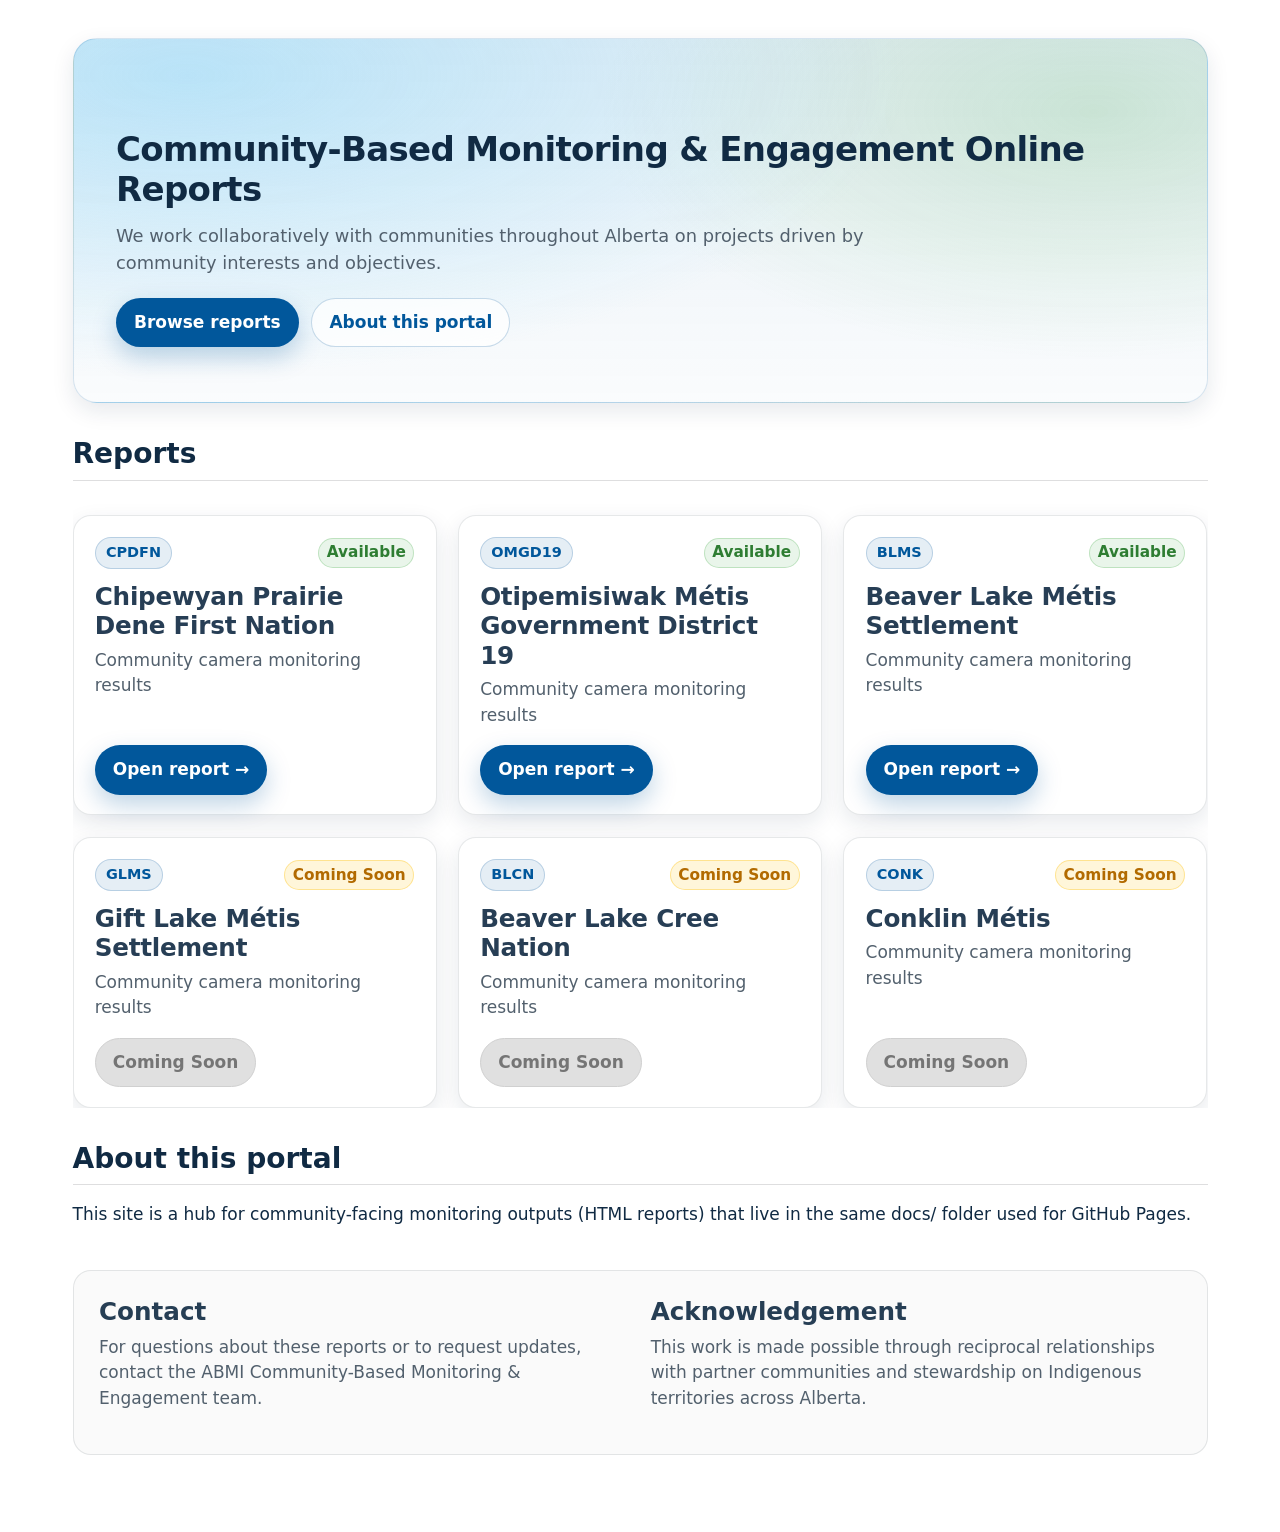
==== commit e70720dd: "index update" ====
--- a/docs/index.html
+++ b/docs/index.html
@@ -7,7 +7,7 @@
 <meta name="viewport" content="width=device-width, initial-scale=1.0, user-scalable=yes">
 
 
-<title>Community-Based Monitoring Reports</title>
+<title>index</title>
 <style>
 code{white-space: pre-wrap;}
 span.smallcaps{font-variant: small-caps;}
@@ -46,28 +46,12 @@
 
 <main class="content column-page" id="quarto-document-content">
 
-<header id="title-block-header" class="quarto-title-block default">
-<div class="quarto-title">
-<h1 class="title">Community-Based Monitoring Reports</h1>
-</div>
-
-
-
-<div class="quarto-title-meta column-page">
-
-    
-  
-    
-  </div>
-  
-
-
-</header>
+
 
 
 <div class="cbm-hero">
-<section id="community-based-monitoring-engagement" class="level1 cbm-hero-inner">
-<h1>Community-Based Monitoring &amp; Engagement</h1>
+<section id="community-based-monitoring-engagement-online-reports" class="level1 cbm-hero-inner">
+<h1>Community-Based Monitoring &amp; Engagement Online Reports</h1>
 <p>We work collaboratively with communities throughout Alberta on projects driven by community interests and objectives.</p>
 <div class="cbm-hero-actions">
 <a class="cbm-btn cbm-btn-primary" href="#reports">Browse reports</a> <a class="cbm-btn cbm-btn-ghost" href="#about">About this portal</a>
@@ -76,51 +60,89 @@
 </div>
 <section id="reports" class="level2">
 <h2 class="anchored" data-anchor-id="reports">Reports</h2>
+<div class="cell">
+<div class="cell-output-display">
 <div class="cbm-grid">
 <div class="cbm-card">
-<div class="cbm-card-top">
-<pre><code>&lt;div class="cbm-badge"&gt;CPDFN&lt;/div&gt;
-&lt;div class="cbm-status"&gt;Available&lt;/div&gt;</code></pre>
-</div>
-<h3 class="cbm-card-title anchored">
-Chipewyan Prairie Dene First Nation
-</h3>
-<p class="cbm-card-subtitle">
-Community camera monitoring results
-</p>
-<div class="cbm-card-actions">
-<pre><code>&lt;a class="cbm-btn cbm-btn-primary" href="CPDFN.html"&gt;Open report →&lt;/a&gt;</code></pre>
-</div>
+  <div class="cbm-card-top">
+    <div class="cbm-badge">CPDFN</div>
+    <div class="cbm-status">Available</div>
+  </div>
+
+  <h3 class="cbm-card-title anchored">Chipewyan Prairie Dene First Nation</h3>
+  <p class="cbm-card-subtitle">Community camera monitoring results</p>
+
+  <div class="cbm-card-actions">
+    <a class="cbm-btn cbm-btn-primary" href="CPDFN.html">Open report →</a>
+  </div>
 </div>
 <div class="cbm-card">
-<div class="cbm-card-top">
-<pre><code>&lt;div class="cbm-badge"&gt;OMGD19&lt;/div&gt;
-&lt;div class="cbm-status"&gt;Available&lt;/div&gt;</code></pre>
-</div>
-<h3 class="cbm-card-title anchored">
-Otipemisiwak Métis Government District 19
-</h3>
-<p class="cbm-card-subtitle">
-Community camera monitoring results
-</p>
-<div class="cbm-card-actions">
-<pre><code>&lt;a class="cbm-btn cbm-btn-primary" href="OMGD19.html"&gt;Open report →&lt;/a&gt;</code></pre>
-</div>
+  <div class="cbm-card-top">
+    <div class="cbm-badge">OMGD19</div>
+    <div class="cbm-status">Available</div>
+  </div>
+
+  <h3 class="cbm-card-title anchored">Otipemisiwak Métis Government District 19</h3>
+  <p class="cbm-card-subtitle">Community camera monitoring results</p>
+
+  <div class="cbm-card-actions">
+    <a class="cbm-btn cbm-btn-primary" href="OMGD19.html">Open report →</a>
+  </div>
 </div>
 <div class="cbm-card">
-<div class="cbm-card-top">
-<pre><code>&lt;div class="cbm-badge"&gt;BLMS&lt;/div&gt;
-&lt;div class="cbm-status"&gt;Available&lt;/div&gt;</code></pre>
-</div>
-<h3 class="cbm-card-title anchored">
-Beaver Lake Métis Settlement
-</h3>
-<p class="cbm-card-subtitle">
-Community camera monitoring results
-</p>
-<div class="cbm-card-actions">
-<pre><code>&lt;a class="cbm-btn cbm-btn-primary" href="BLMS.html"&gt;Open report →&lt;/a&gt;</code></pre>
-</div>
+  <div class="cbm-card-top">
+    <div class="cbm-badge">BLMS</div>
+    <div class="cbm-status">Available</div>
+  </div>
+
+  <h3 class="cbm-card-title anchored">Beaver Lake Métis Settlement</h3>
+  <p class="cbm-card-subtitle">Community camera monitoring results</p>
+
+  <div class="cbm-card-actions">
+    <a class="cbm-btn cbm-btn-primary" href="BLMS.html">Open report →</a>
+  </div>
+</div>
+<div class="cbm-card">
+  <div class="cbm-card-top">
+    <div class="cbm-badge">GLMS</div>
+    <div class="cbm-status status-coming">Coming Soon</div>
+  </div>
+
+  <h3 class="cbm-card-title anchored">Gift Lake Métis Settlement</h3>
+  <p class="cbm-card-subtitle">Community camera monitoring results</p>
+
+  <div class="cbm-card-actions">
+    <span class="cbm-btn cbm-btn-disabled">Coming Soon</span>
+  </div>
+</div>
+<div class="cbm-card">
+  <div class="cbm-card-top">
+    <div class="cbm-badge">BLCN</div>
+    <div class="cbm-status status-coming">Coming Soon</div>
+  </div>
+
+  <h3 class="cbm-card-title anchored">Beaver Lake Cree Nation</h3>
+  <p class="cbm-card-subtitle">Community camera monitoring results</p>
+
+  <div class="cbm-card-actions">
+    <span class="cbm-btn cbm-btn-disabled">Coming Soon</span>
+  </div>
+</div>
+<div class="cbm-card">
+  <div class="cbm-card-top">
+    <div class="cbm-badge">CONK</div>
+    <div class="cbm-status status-coming">Coming Soon</div>
+  </div>
+
+  <h3 class="cbm-card-title anchored">Conklin Métis</h3>
+  <p class="cbm-card-subtitle">Community camera monitoring results</p>
+
+  <div class="cbm-card-actions">
+    <span class="cbm-btn cbm-btn-disabled">Coming Soon</span>
+  </div>
+</div>
+</div>
+
 </div>
 </div>
 </section>
--- a/docs/styles.css
+++ b/docs/styles.css
@@ -83,6 +83,19 @@
   background: white;
 }
 
+.cbm-btn-disabled{
+  background: #E0E0E0;
+  color: #757575 !important;
+  border: 1px solid #D0D0D0;
+  cursor: not-allowed;
+  box-shadow: none;
+}
+
+.cbm-btn-disabled:hover{
+  background: #E0E0E0;
+  color: #757575 !important;
+}
+
 .cbm-grid{
   display:grid;
   grid-template-columns: repeat(12, 1fr);
@@ -97,6 +110,9 @@
   border-radius: var(--cbm-radius);
   padding: 1.25rem 1.25rem 1.15rem 1.25rem;
   box-shadow: var(--cbm-shadow-soft);
+
+  display: flex;           /* ADD */
+  flex-direction: column;  /* ADD */
 }
 
 @media (min-width: 900px){
@@ -122,8 +138,21 @@
 
 .cbm-status{
   color: var(--cbm-green-800);
+  background: rgba(76,175,80,0.12);
+  border: 1px solid rgba(76,175,80,0.28);
+  padding: 0.15rem 0.45rem;
+  border-radius: 999px;
   font-weight: 700;
   font-size: 0.9rem;
+}
+
+.status-coming{
+  color: #B26A00;            /* amber text */
+  background: rgba(255,193,7,0.15);
+  border: 1px solid rgba(255,193,7,0.35);
+  padding: 0.15rem 0.45rem;
+  border-radius: 999px;
+  font-weight: 700;
 }
 
 .cbm-card-title{
@@ -139,7 +168,7 @@
 }
 
 .cbm-card-actions{
-  margin-top: 0.25rem;
+  margin-top: auto;        /* CHANGE from 0.25rem */
 }
 
 .cbm-footer{
